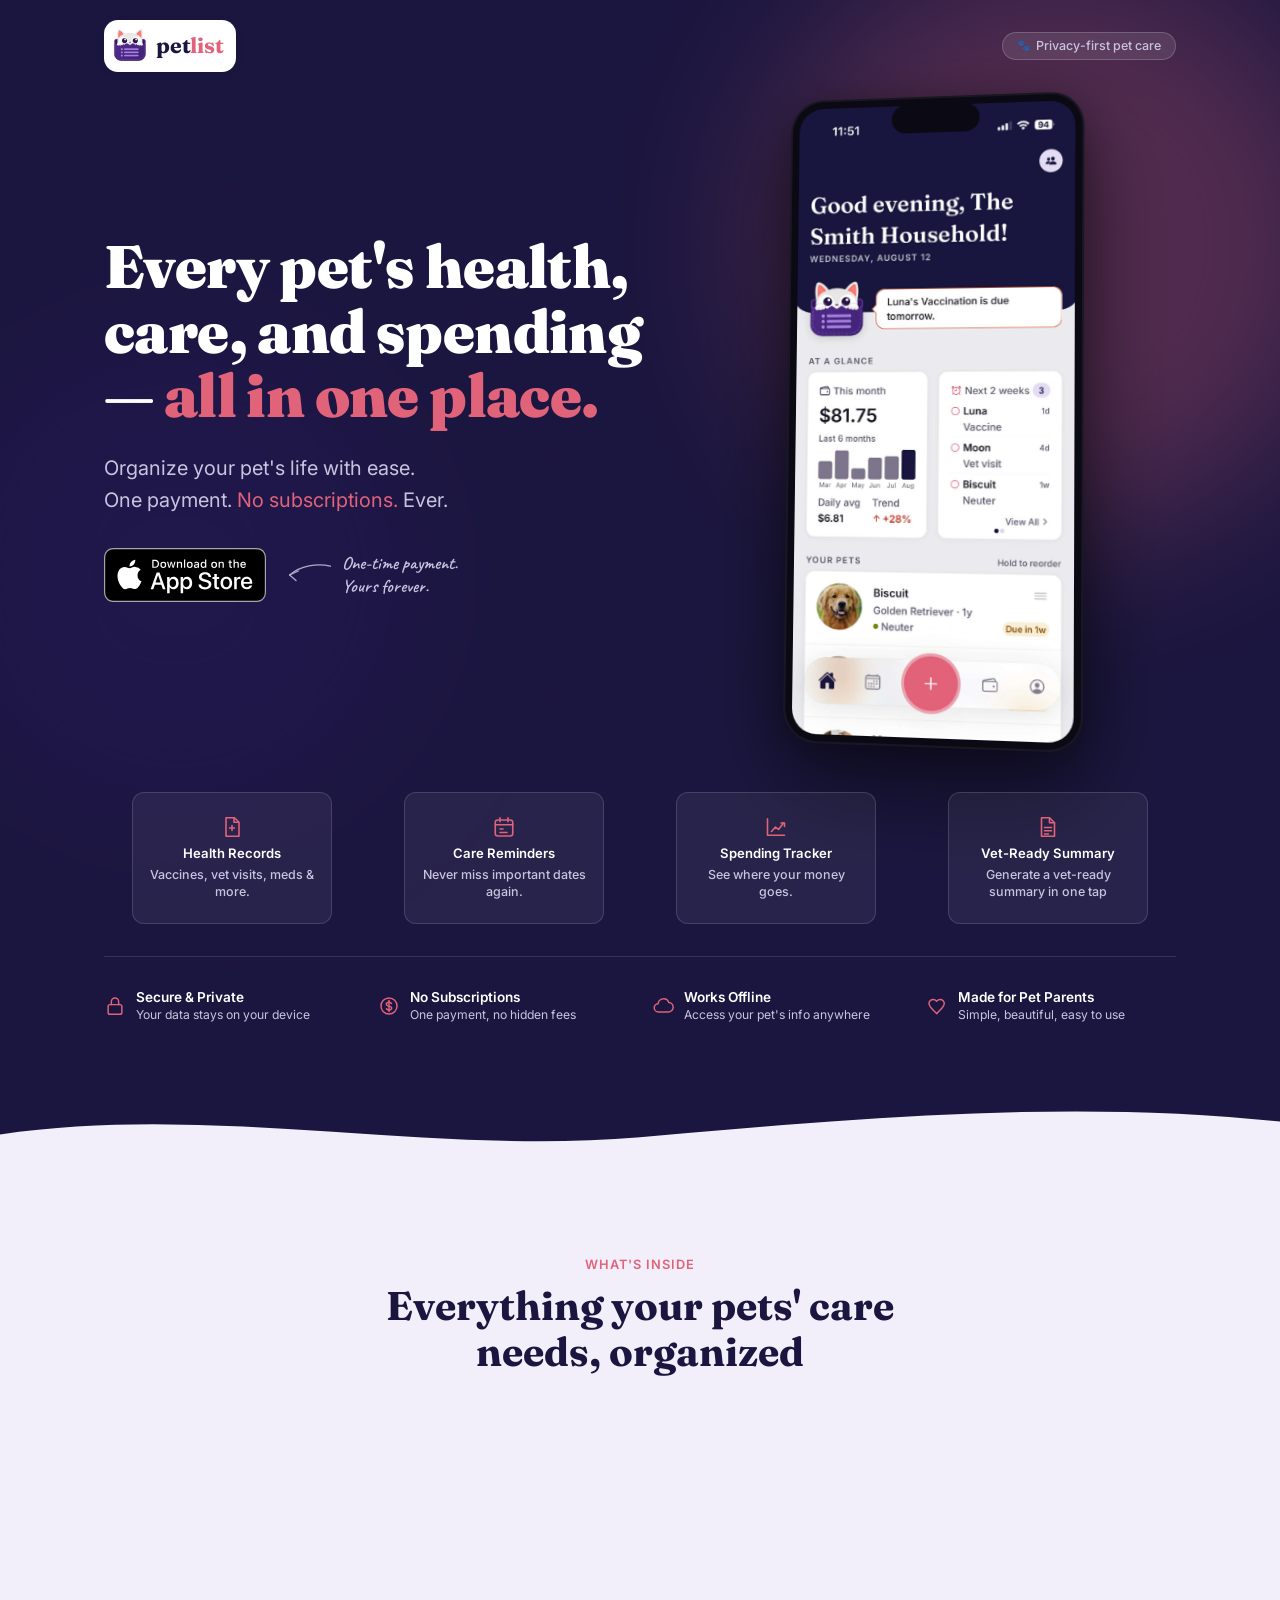
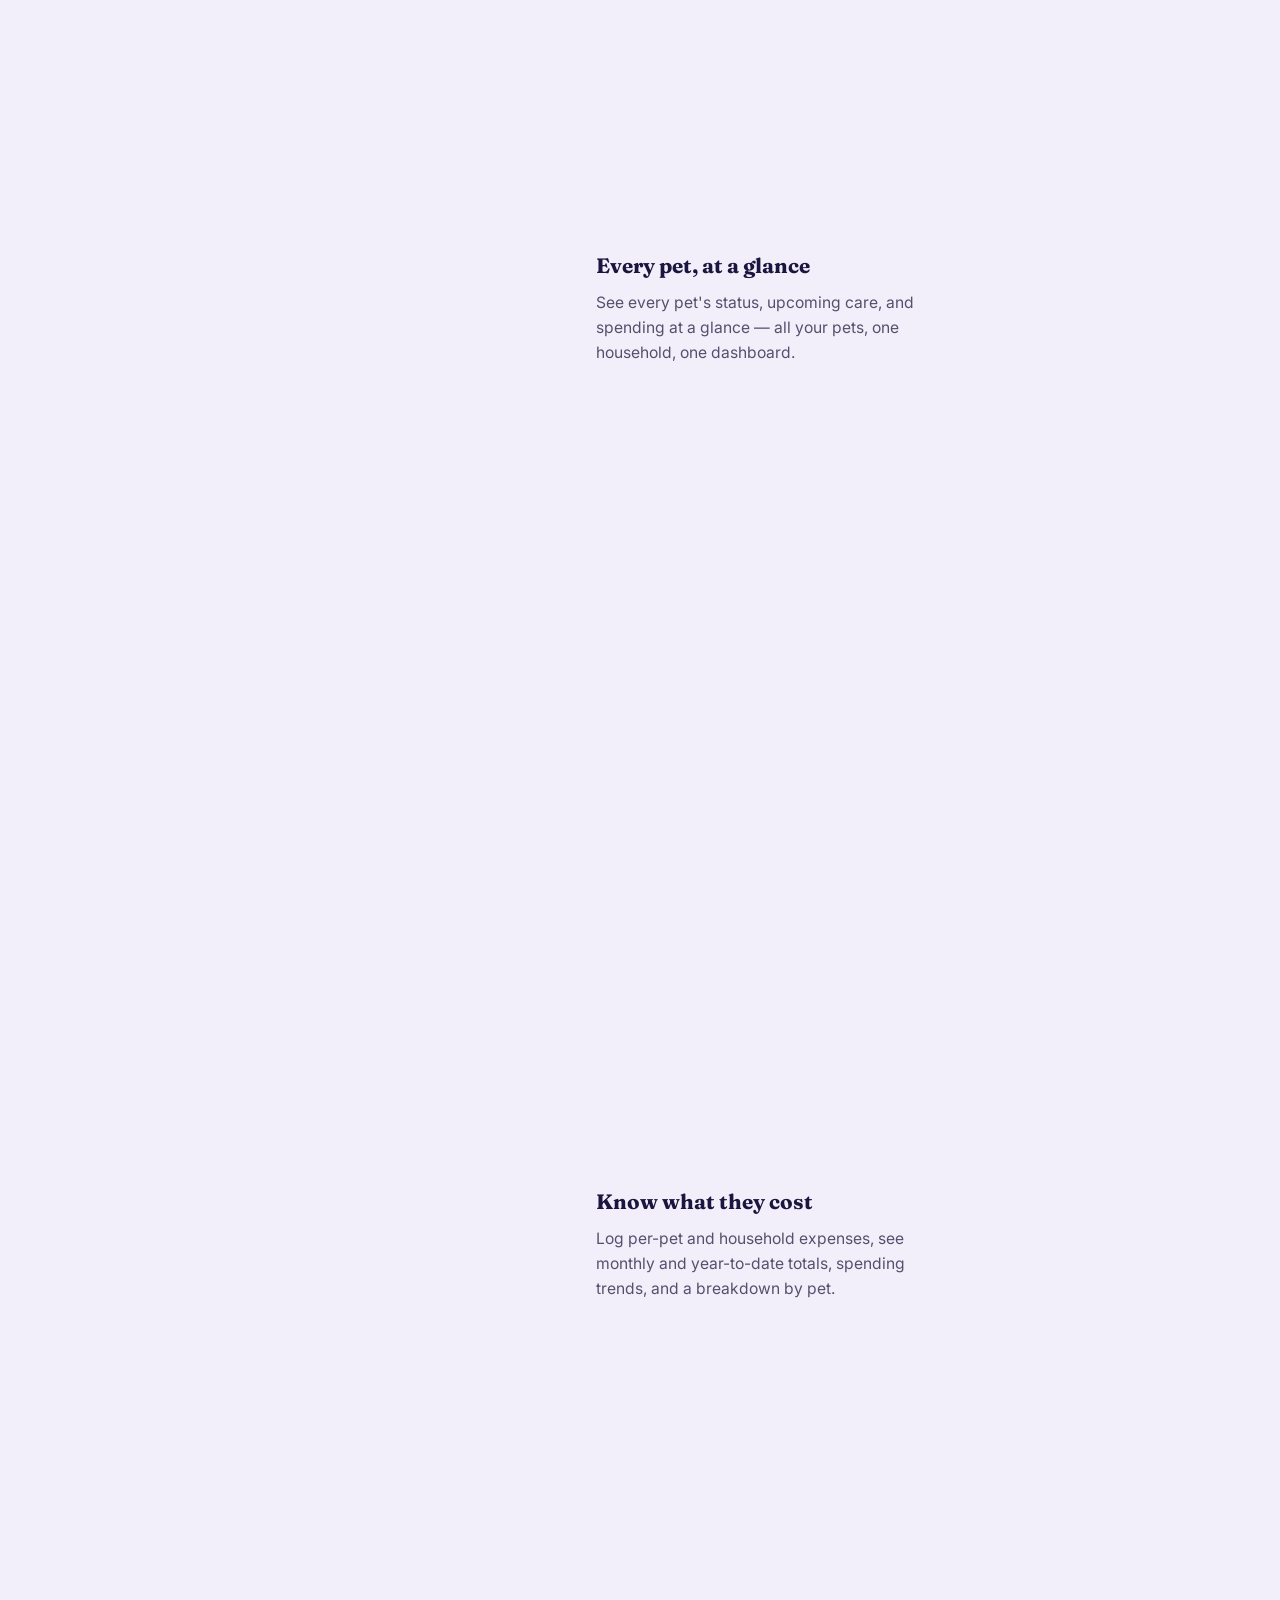
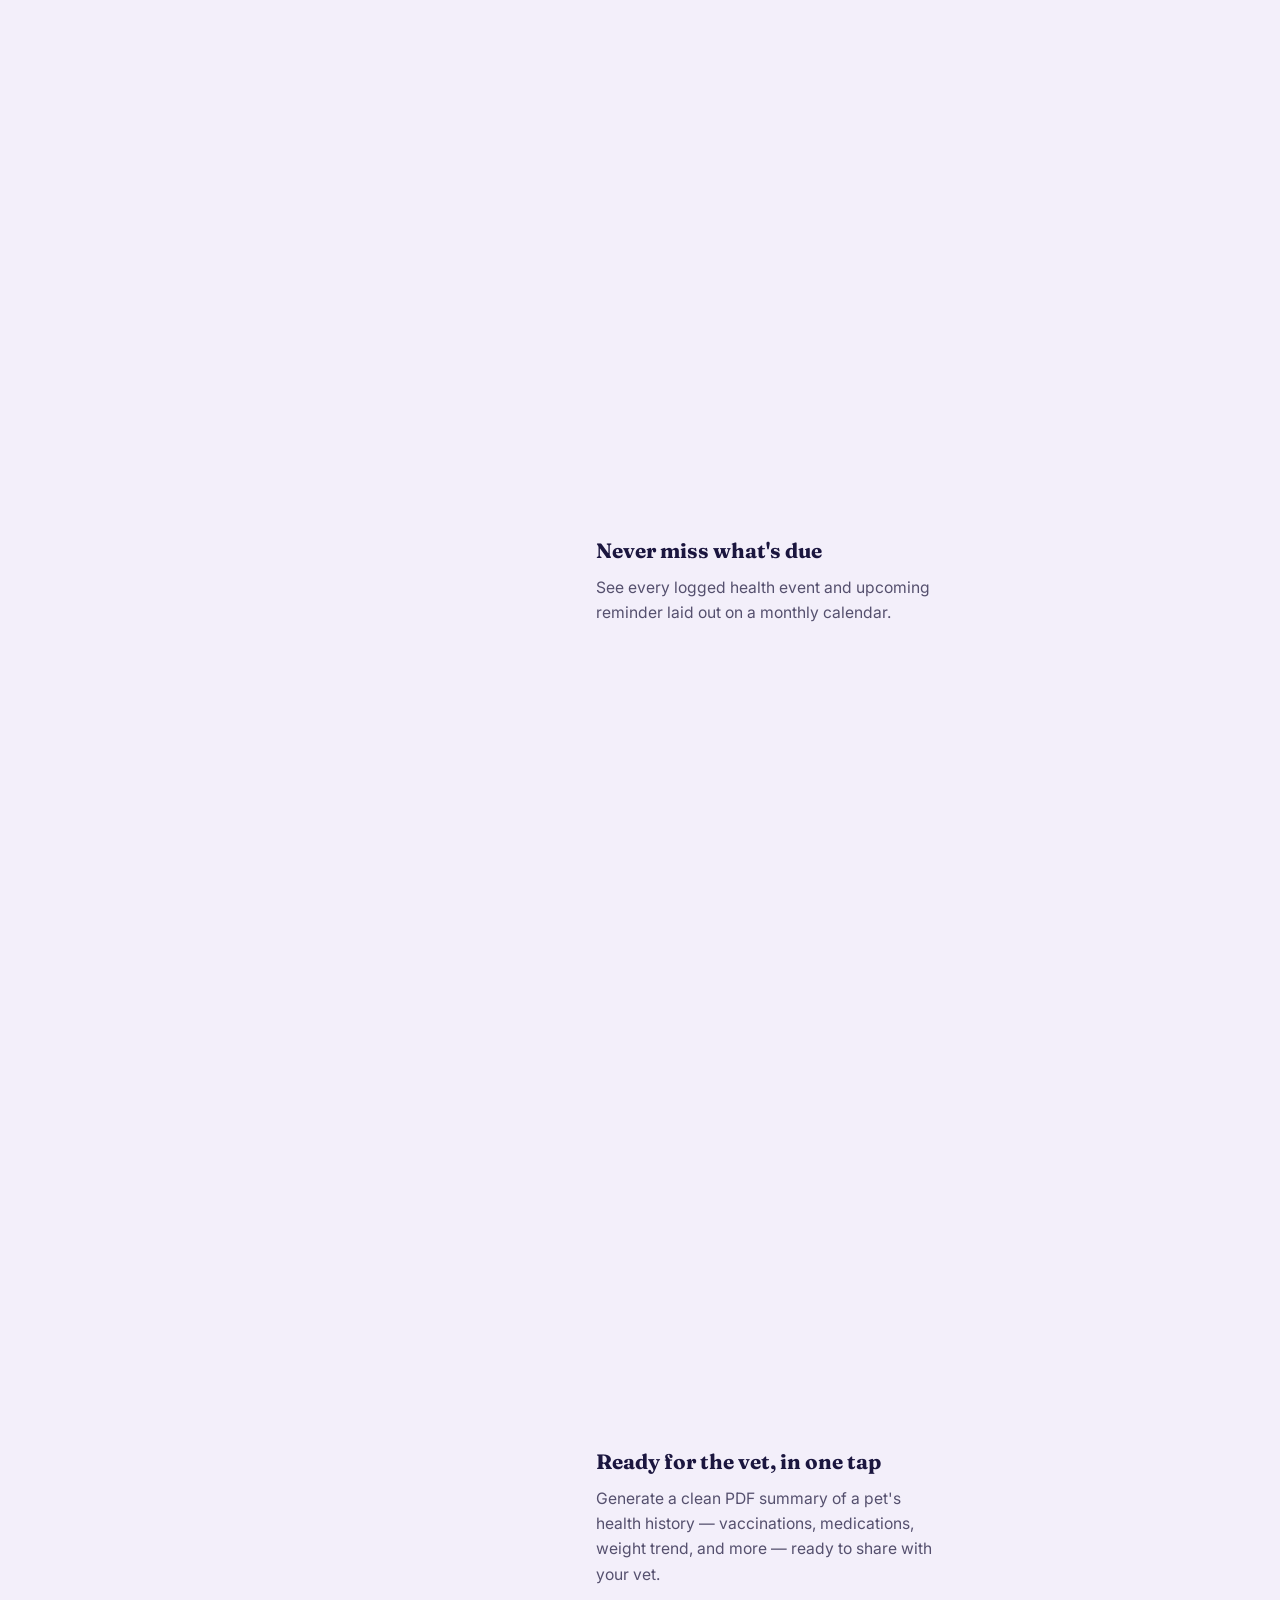
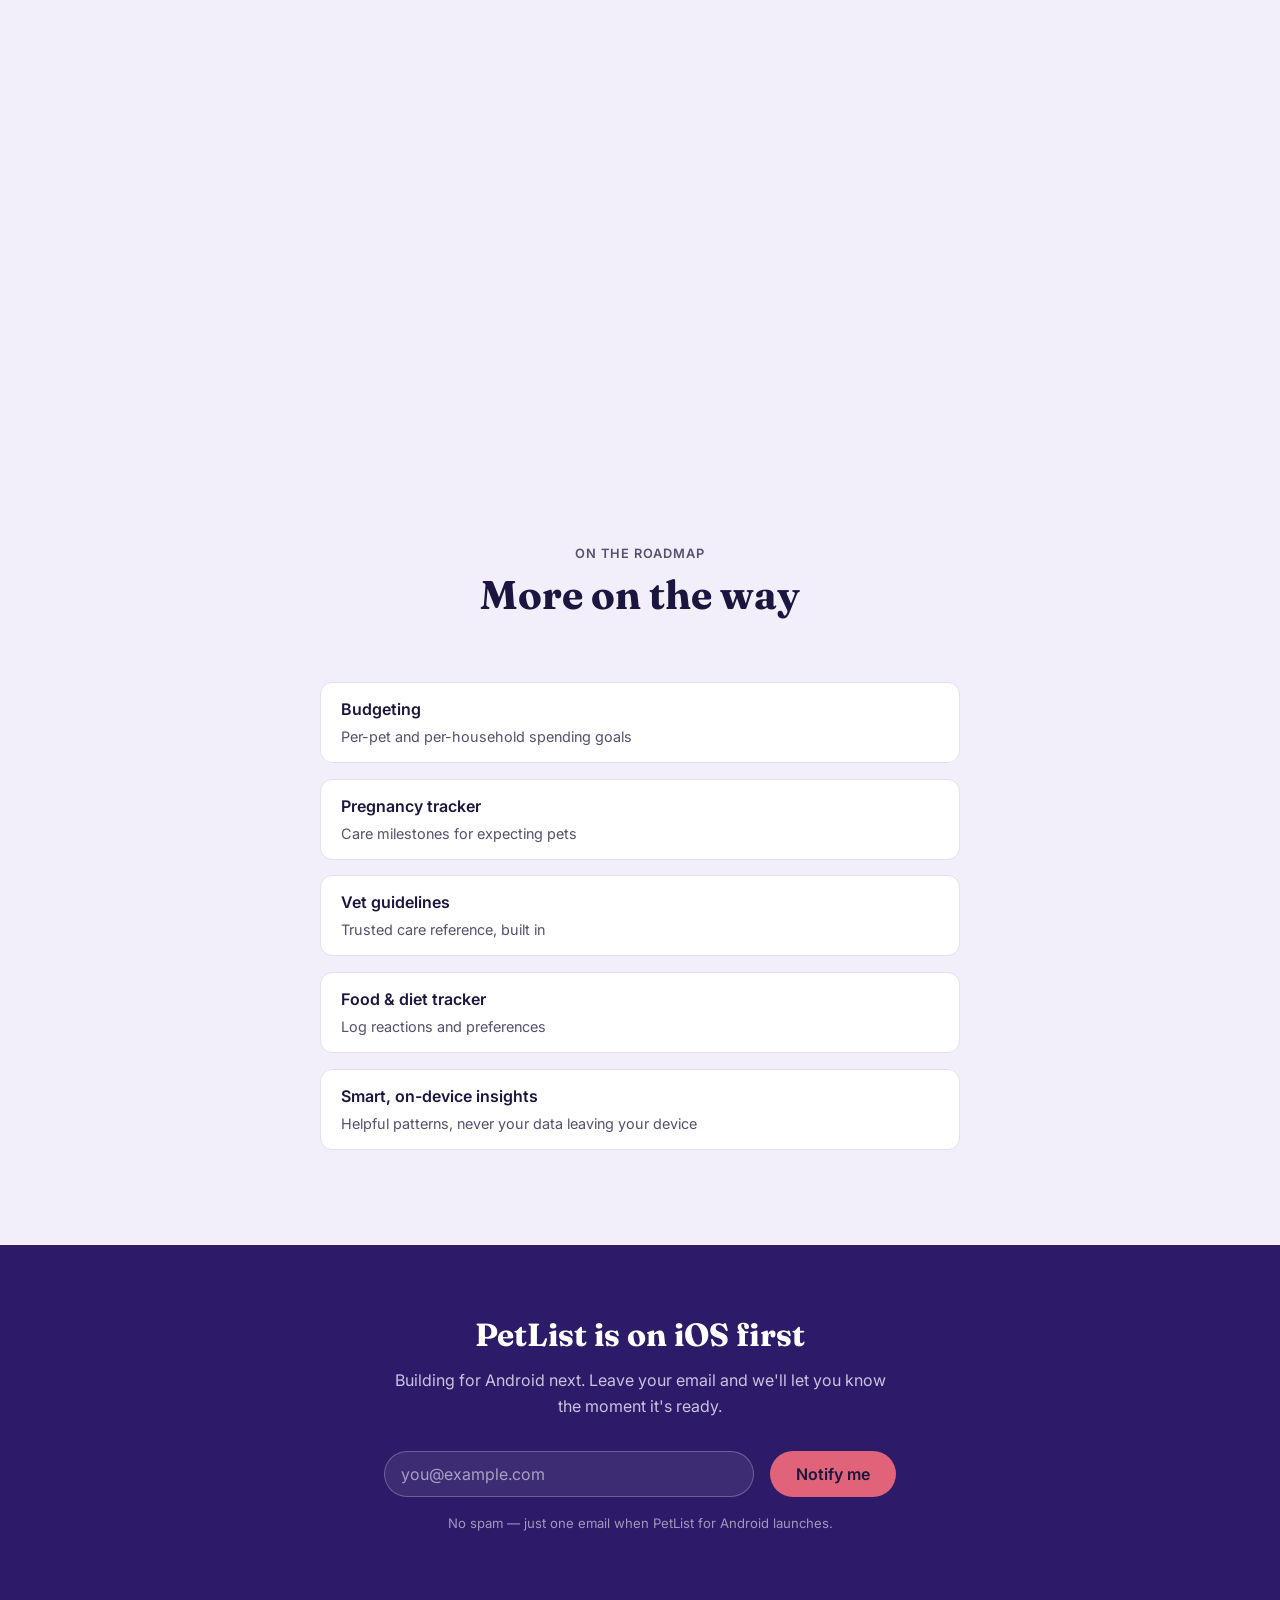
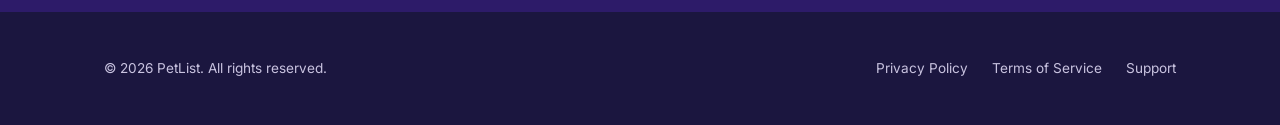
==== android/index.html @ 73d8f0c3 "Create index.html android" ====
<!doctype html>
<html lang="en">
<head>
  <meta charset="utf-8">
  <meta http-equiv="refresh" content="0; url=/#android">
  <title>PetList for Android</title>

  <script>
    window.location.replace("/#android");
  </script>
</head>

<body>
  <p>
    Opening the PetList Android waitlist…
    <a href="/#android">Continue</a>
  </p>
</body>
</html>
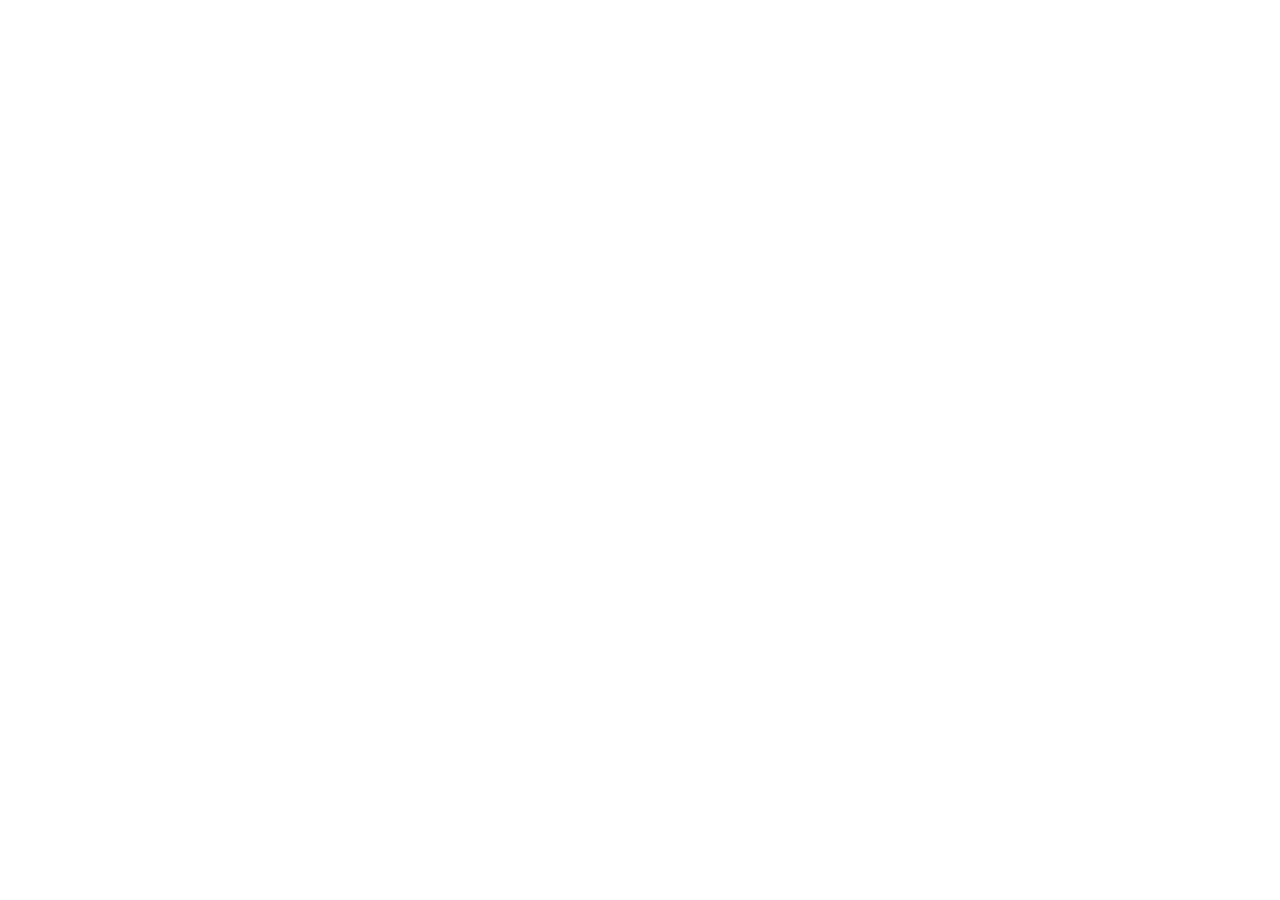
==== commit 1abe4cc7: "PET-448 stage Android store launch links" ====
--- a/android/index.html
+++ b/android/index.html
@@ -1,19 +1,29 @@
 <!doctype html>
 <html lang="en">
-<head>
-  <meta charset="utf-8">
-  <meta http-equiv="refresh" content="0; url=/#android">
-  <title>PetList for Android</title>
+  <head>
+    <meta charset="utf-8" />
+    <meta
+      http-equiv="refresh"
+      content="0; url=https://play.google.com/store/apps/details?id=com.petlist.app"
+    />
+    <link
+      rel="canonical"
+      href="https://play.google.com/store/apps/details?id=com.petlist.app"
+    />
+    <title>Opening PetList on Google Play…</title>
+  </head>
+  <body>
+    <p>
+      Opening PetList on Google Play…
+      <a href="https://play.google.com/store/apps/details?id=com.petlist.app">
+        Tap here if you are not redirected.
+      </a>
+    </p>
 
-  <script>
-    window.location.replace("/#android");
-  </script>
-</head>
-
-<body>
-  <p>
-    Opening the PetList Android waitlist…
-    <a href="/#android">Continue</a>
-  </p>
-</body>
+    <script>
+      window.location.replace(
+        "https://play.google.com/store/apps/details?id=com.petlist.app"
+      );
+    </script>
+  </body>
 </html>
